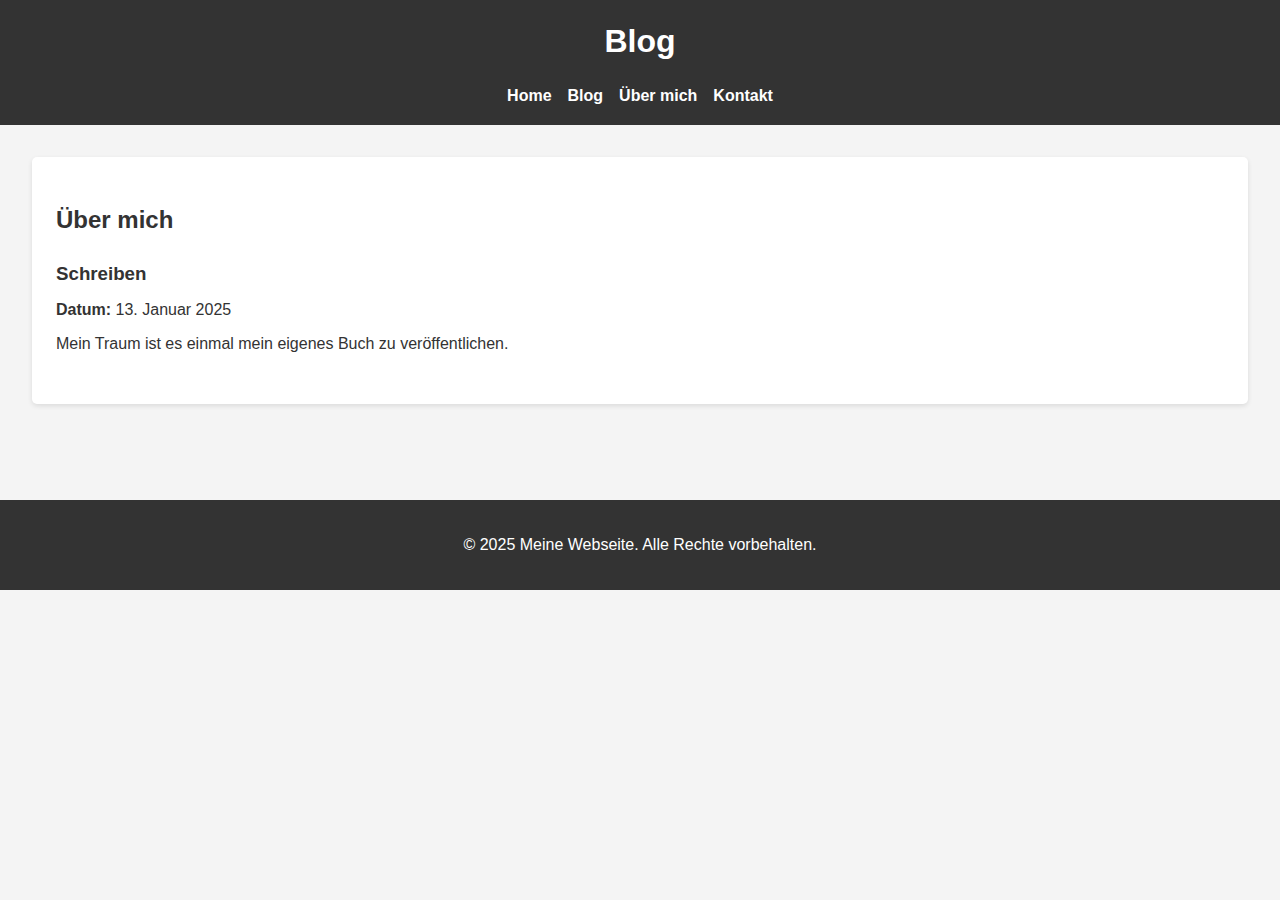
==== aboutme.html @ 1d828509 "Add files via upload" ====
<!DOCTYPE html>
<html lang="de">
<head>
    <meta charset="UTF-8">
    <meta name="viewport" content="width=device-width, initial-scale=1.0">
    <meta name="description" content="Über mich">
    <title>Blog - Meine Webseite</title>
    <link rel="stylesheet" href="styles.css">
</head>
<body>
    <header>
        <nav>
            <h1>Blog</h1>
            <ul>
                <li><a href="index.html">Home</a></li>
                <li><a href="blog.html" class="active">Blog</a></li>
                <li><a href="aboutme.html">Über mich</a></li>
                <li><a href="contact.html">Kontakt</a></li>
            </ul>
        </nav>
    </header>

    <main>
        <section id="blog">
            <h2>Über mich</h2>
            <article class="blog-post">
                <h3>Schreiben</h3>
                <p><strong>Datum:</strong> 13. Januar 2025</p>
                <p>Mein Traum ist es einmal mein eigenes Buch zu veröffentlichen.</p>
            </article>
        </section>
    </main>

    <footer>
        <p>&copy; 2025 Meine Webseite. Alle Rechte vorbehalten.</p>
    </footer>
</body>
</html>
---- styles.css ----
/* Allgemeine Stile */
body {
    font-family: Arial, sans-serif;
    line-height: 1.6;
    margin: 0;
    padding: 0;
    background-color: #f4f4f4;
    color: #333;
}

header {
    background: #333;
    color: #fff;
    padding: 1rem 0;
    text-align: center;
}

header h1 {
    margin: 0;
}

nav ul {
    list-style: none;
    padding: 0;
    display: flex;
    justify-content: center;
    gap: 1rem;
    margin: 1rem 0 0;
}

nav ul li a {
    color: #fff;
    text-decoration: none;
    font-weight: bold;
}

nav ul li a:hover {
    text-decoration: underline;
}

main {
    padding: 2rem;
}

section {
    margin-bottom: 2rem;
    background: #fff;
    padding: 1.5rem;
    border-radius: 5px;
    box-shadow: 0 2px 5px rgba(0, 0, 0, 0.1);
}

section#intro {
    text-align: center;
}

.blog-post {
    margin-bottom: 1.5rem;
}

.blog-post h3 {
    margin: 0;
    color: #333;
}

.blog-post p {
    margin: 0.5rem 0 0;
}

footer {
    text-align: center;
    padding: 1rem 0;
    background: #333;
    color: #fff;
    margin-top: 2rem;
}
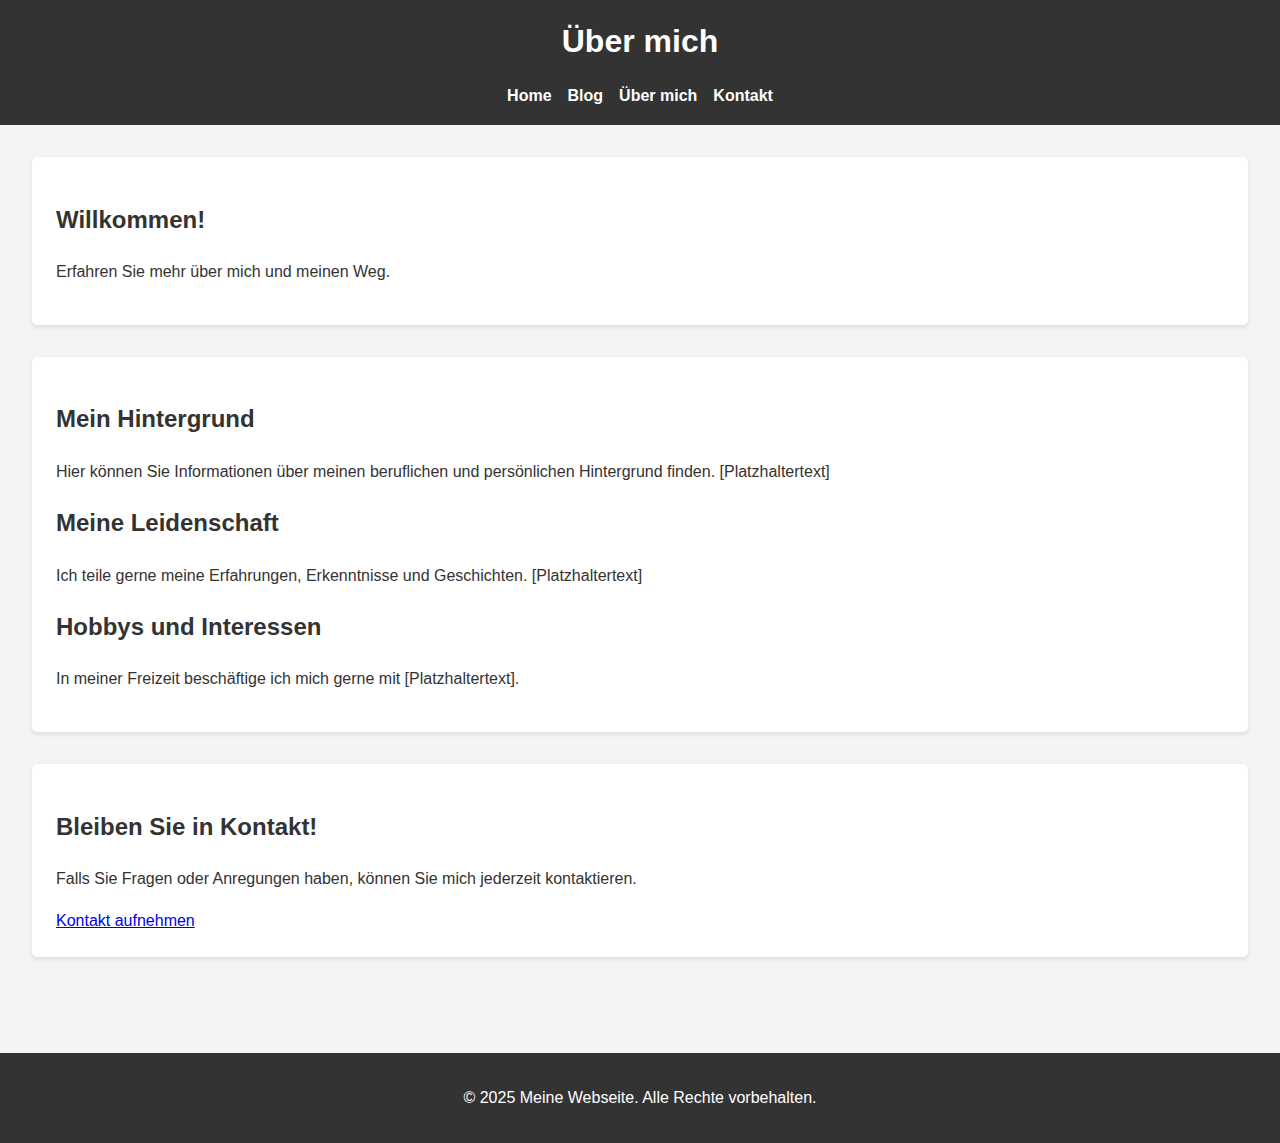
==== commit 86e4d33d: "Add files via upload" ====
--- a/aboutme.html
+++ b/aboutme.html
@@ -1,38 +1,51 @@
-<!DOCTYPE html>
-<html lang="de">
-<head>
-    <meta charset="UTF-8">
-    <meta name="viewport" content="width=device-width, initial-scale=1.0">
-    <meta name="description" content="Über mich">
-    <title>Blog - Meine Webseite</title>
-    <link rel="stylesheet" href="styles.css">
-</head>
-<body>
-    <header>
-        <nav>
-            <h1>Blog</h1>
-            <ul>
-                <li><a href="index.html">Home</a></li>
-                <li><a href="blog.html" class="active">Blog</a></li>
-                <li><a href="aboutme.html">Über mich</a></li>
-                <li><a href="contact.html">Kontakt</a></li>
-            </ul>
-        </nav>
-    </header>
-
-    <main>
-        <section id="blog">
-            <h2>Über mich</h2>
-            <article class="blog-post">
-                <h3>Schreiben</h3>
-                <p><strong>Datum:</strong> 13. Januar 2025</p>
-                <p>Mein Traum ist es einmal mein eigenes Buch zu veröffentlichen.</p>
-            </article>
-        </section>
-    </main>
-
-    <footer>
-        <p>&copy; 2025 Meine Webseite. Alle Rechte vorbehalten.</p>
-    </footer>
-</body>
-</html>+<!DOCTYPE html>
+<html lang="de">
+<head>
+    <meta charset="UTF-8">
+    <meta name="viewport" content="width=device-width, initial-scale=1.0">
+    <meta name="description" content="Über mich - Persönliche Webseite">
+    <title>Über mich</title>
+    <link rel="stylesheet" href="styles.css">
+</head>
+<body>
+    <header>
+        <nav>
+            <h1>Über mich</h1>
+            <ul>
+                <li><a href="index.html">Home</a></li>
+                <li><a href="blog.html">Blog</a></li>
+                <li><a href="aboutme.html" class="active">Über mich</a></li>
+                <li><a href="#contact">Kontakt</a></li>
+            </ul>
+        </nav>
+    </header>
+
+    <main>
+        <section id="about-header" class="intro-section">
+            <h2>Willkommen!</h2>
+            <p>Erfahren Sie mehr über mich und meinen Weg.</p>
+        </section>
+
+        <section id="about-content">
+            <h2>Mein Hintergrund</h2>
+            <p>Hier können Sie Informationen über meinen beruflichen und persönlichen Hintergrund finden. [Platzhaltertext]</p>
+
+            <h2>Meine Leidenschaft</h2>
+            <p>Ich teile gerne meine Erfahrungen, Erkenntnisse und Geschichten. [Platzhaltertext]</p>
+
+            <h2>Hobbys und Interessen</h2>
+            <p>In meiner Freizeit beschäftige ich mich gerne mit [Platzhaltertext].</p>
+        </section>
+
+        <section id="contact-cta" class="cta-section">
+            <h2>Bleiben Sie in Kontakt!</h2>
+            <p>Falls Sie Fragen oder Anregungen haben, können Sie mich jederzeit kontaktieren.</p>
+            <a href="#contact" class="cta-button">Kontakt aufnehmen</a>
+        </section>
+    </main>
+
+    <footer>
+        <p>&copy; 2025 Meine Webseite. Alle Rechte vorbehalten.</p>
+    </footer>
+</body>
+</html>
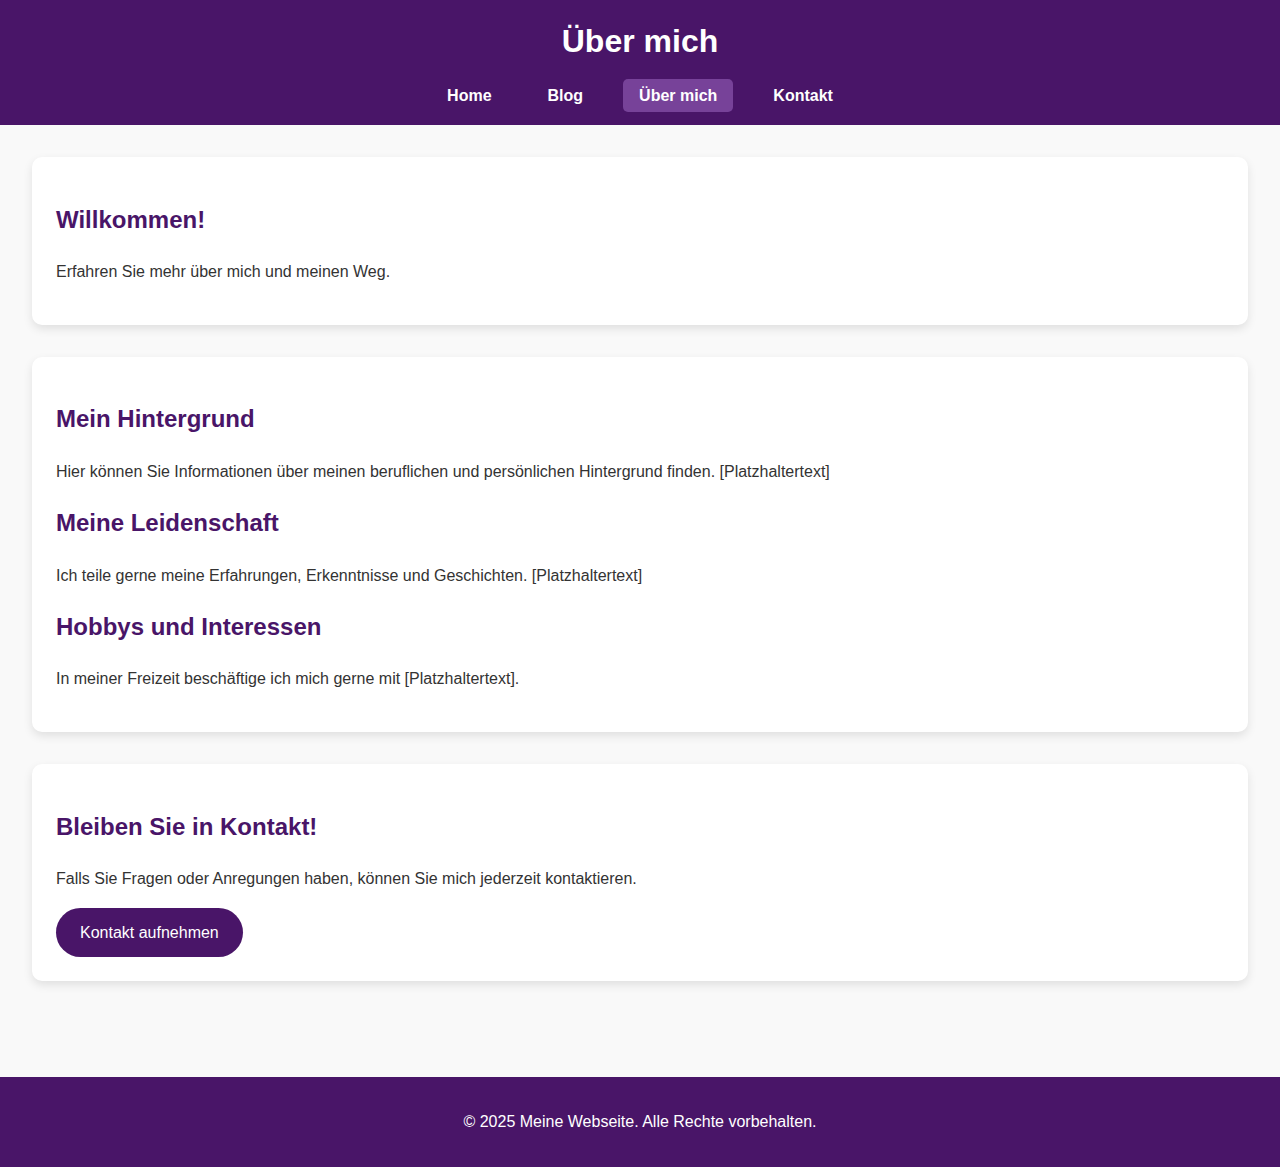
==== commit 7a412e8f: "Lets go back" ====
--- a/aboutme.html
+++ b/aboutme.html
@@ -15,7 +15,7 @@
                 <li><a href="index.html">Home</a></li>
                 <li><a href="blog.html">Blog</a></li>
                 <li><a href="aboutme.html" class="active">Über mich</a></li>
-                <li><a href="#contact">Kontakt</a></li>
+                <li><a href="contact.html">Kontakt</a></li>
             </ul>
         </nav>
     </header>
--- a/styles.css
+++ b/styles.css
@@ -4,12 +4,13 @@
     line-height: 1.6;
     margin: 0;
     padding: 0;
-    background-color: #f4f4f4;
+    background-color: #f9f9f9; /* Heller Hintergrund */
     color: #333;
 }
 
+/* Header */
 header {
-    background: #333;
+    background: #491568; /* Hauptfarbe */
     color: #fff;
     padding: 1rem 0;
     text-align: center;
@@ -24,7 +25,7 @@
     padding: 0;
     display: flex;
     justify-content: center;
-    gap: 1rem;
+    gap: 1.5rem;
     margin: 1rem 0 0;
 }
 
@@ -32,12 +33,16 @@
     color: #fff;
     text-decoration: none;
     font-weight: bold;
+    padding: 0.5rem 1rem;
+    border-radius: 5px;
+    transition: background-color 0.3s;
 }
 
-nav ul li a:hover {
-    text-decoration: underline;
+nav ul li a:hover, nav ul li a.active {
+    background-color: #774299; /* Leichter Farbton der Hauptfarbe */
 }
 
+/* Main Content */
 main {
     padding: 2rem;
 }
@@ -46,31 +51,64 @@
     margin-bottom: 2rem;
     background: #fff;
     padding: 1.5rem;
-    border-radius: 5px;
-    box-shadow: 0 2px 5px rgba(0, 0, 0, 0.1);
+    border-radius: 10px; /* Abgerundete Ecken */
+    box-shadow: 0 4px 10px rgba(0, 0, 0, 0.1);
 }
 
-section#intro {
-    text-align: center;
+section h2 {
+    color: #491568;
 }
 
+/* Blog Posts */
 .blog-post {
     margin-bottom: 1.5rem;
 }
 
 .blog-post h3 {
     margin: 0;
-    color: #333;
+    color: #491568;
 }
 
 .blog-post p {
     margin: 0.5rem 0 0;
 }
 
+/* Buttons and Links */
+.cta-button {
+    display: inline-block;
+    background-color: #491568;
+    color: #fff;
+    text-decoration: none;
+    padding: 0.75rem 1.5rem;
+    border-radius: 25px; /* Runde Buttons */
+    transition: background-color 0.3s;
+}
+
+.cta-button:hover {
+    background-color: #774299;
+}
+
+/* Footer */
 footer {
     text-align: center;
     padding: 1rem 0;
-    background: #333;
+    background: #491568;
     color: #fff;
     margin-top: 2rem;
 }
+
+/* Responsive Design */
+@media (max-width: 768px) {
+    nav ul {
+        flex-direction: column;
+        gap: 0.5rem;
+    }
+
+    main {
+        padding: 1rem;
+    }
+
+    section {
+        padding: 1rem;
+    }
+}
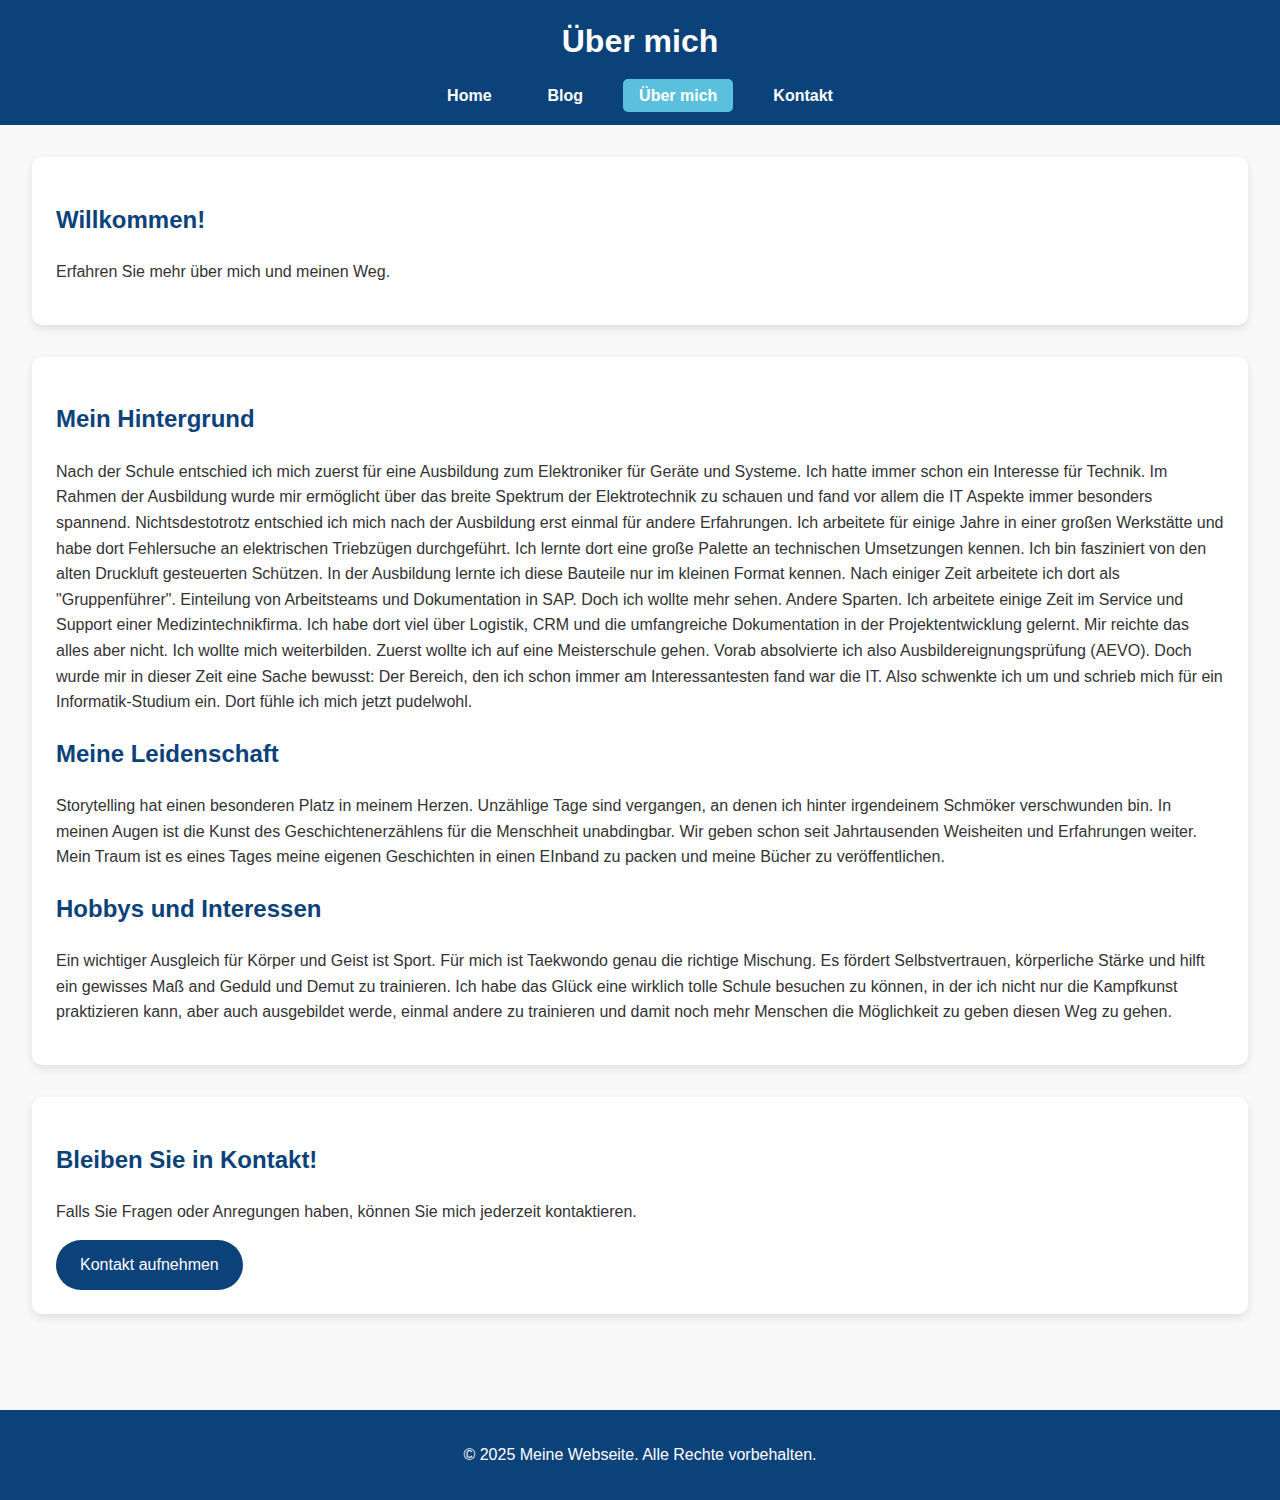
==== commit 6b3c3266: "Add files via upload" ====
--- a/aboutme.html
+++ b/aboutme.html
@@ -28,19 +28,33 @@
 
         <section id="about-content">
             <h2>Mein Hintergrund</h2>
-            <p>Hier können Sie Informationen über meinen beruflichen und persönlichen Hintergrund finden. [Platzhaltertext]</p>
+            <p>Nach der Schule entschied ich mich zuerst für eine Ausbildung zum Elektroniker für Geräte und Systeme. Ich hatte immer schon ein Interesse für Technik. Im Rahmen der Ausbildung wurde mir ermöglicht über das breite Spektrum der Elektrotechnik zu schauen und fand vor allem die IT Aspekte immer besonders spannend.
+                Nichtsdestotrotz entschied ich mich nach der Ausbildung erst einmal für andere Erfahrungen. Ich arbeitete für einige Jahre in einer großen Werkstätte und habe dort Fehlersuche an elektrischen Triebzügen durchgeführt. Ich lernte dort eine große Palette an technischen Umsetzungen kennen.
+                Ich bin fasziniert von den alten Druckluft gesteuerten Schützen. In der Ausbildung lernte ich diese Bauteile nur im kleinen Format kennen.
+
+                Nach einiger Zeit arbeitete ich dort als "Gruppenführer". Einteilung von Arbeitsteams und Dokumentation in SAP.
+                Doch ich wollte mehr sehen. Andere Sparten. Ich arbeitete einige Zeit im Service und Support einer Medizintechnikfirma. Ich habe dort viel über Logistik, CRM und die umfangreiche Dokumentation in der Projektentwicklung gelernt.
+                Mir reichte das alles aber nicht. Ich wollte mich weiterbilden. Zuerst wollte ich auf eine Meisterschule gehen. Vorab absolvierte ich also Ausbildereignungsprüfung (AEVO). Doch wurde mir in dieser Zeit eine Sache bewusst: Der Bereich, den ich schon immer am Interessantesten fand war
+                die IT. Also schwenkte ich um und schrieb mich für ein Informatik-Studium ein. Dort fühle ich mich jetzt pudelwohl.
+            </p>
 
             <h2>Meine Leidenschaft</h2>
-            <p>Ich teile gerne meine Erfahrungen, Erkenntnisse und Geschichten. [Platzhaltertext]</p>
+            <p>Storytelling hat einen besonderen Platz in meinem Herzen. Unzählige Tage sind vergangen, an denen ich hinter irgendeinem Schmöker verschwunden bin. In meinen Augen ist die Kunst des
+                Geschichtenerzählens für die Menschheit unabdingbar. Wir geben schon seit Jahrtausenden Weisheiten und Erfahrungen weiter.
+                Mein Traum ist es eines Tages meine eigenen Geschichten in einen EInband zu packen und meine Bücher zu veröffentlichen.
+            </p>
 
             <h2>Hobbys und Interessen</h2>
-            <p>In meiner Freizeit beschäftige ich mich gerne mit [Platzhaltertext].</p>
+            <p>Ein wichtiger Ausgleich für Körper und Geist ist Sport. Für mich ist Taekwondo genau die richtige Mischung. Es fördert Selbstvertrauen, körperliche Stärke und hilft ein gewisses Maß and Geduld und Demut zu trainieren.
+                Ich habe das Glück eine wirklich tolle Schule besuchen zu können, in der ich nicht nur die Kampfkunst praktizieren kann, aber auch ausgebildet werde, einmal andere zu trainieren und damit noch mehr Menschen
+                die Möglichkeit zu geben diesen Weg zu gehen.
+            </p>
         </section>
 
         <section id="contact-cta" class="cta-section">
             <h2>Bleiben Sie in Kontakt!</h2>
             <p>Falls Sie Fragen oder Anregungen haben, können Sie mich jederzeit kontaktieren.</p>
-            <a href="#contact" class="cta-button">Kontakt aufnehmen</a>
+            <a href="contact.html" class="cta-button">Kontakt aufnehmen</a>
         </section>
     </main>
 
--- a/styles.css
+++ b/styles.css
@@ -10,7 +10,7 @@
 
 /* Header */
 header {
-    background: #491568; /* Hauptfarbe */
+    background: #0c427a; /* Hauptfarbe */
     color: #fff;
     padding: 1rem 0;
     text-align: center;
@@ -39,7 +39,7 @@
 }
 
 nav ul li a:hover, nav ul li a.active {
-    background-color: #774299; /* Leichter Farbton der Hauptfarbe */
+    background-color: #5bc0de /* Leichter Farbton der Hauptfarbe */
 }
 
 /* Main Content */
@@ -56,7 +56,7 @@
 }
 
 section h2 {
-    color: #491568;
+    color: #0c427a;
 }
 
 /* Blog Posts */
@@ -66,7 +66,7 @@
 
 .blog-post h3 {
     margin: 0;
-    color: #491568;
+    color: #0c427a;
 }
 
 .blog-post p {
@@ -76,7 +76,7 @@
 /* Buttons and Links */
 .cta-button {
     display: inline-block;
-    background-color: #491568;
+    background-color: #0c427a;
     color: #fff;
     text-decoration: none;
     padding: 0.75rem 1.5rem;
@@ -85,14 +85,14 @@
 }
 
 .cta-button:hover {
-    background-color: #774299;
+    background-color: #5bc0de;
 }
 
 /* Footer */
 footer {
     text-align: center;
     padding: 1rem 0;
-    background: #491568;
+    background: #0c427a;
     color: #fff;
     margin-top: 2rem;
 }
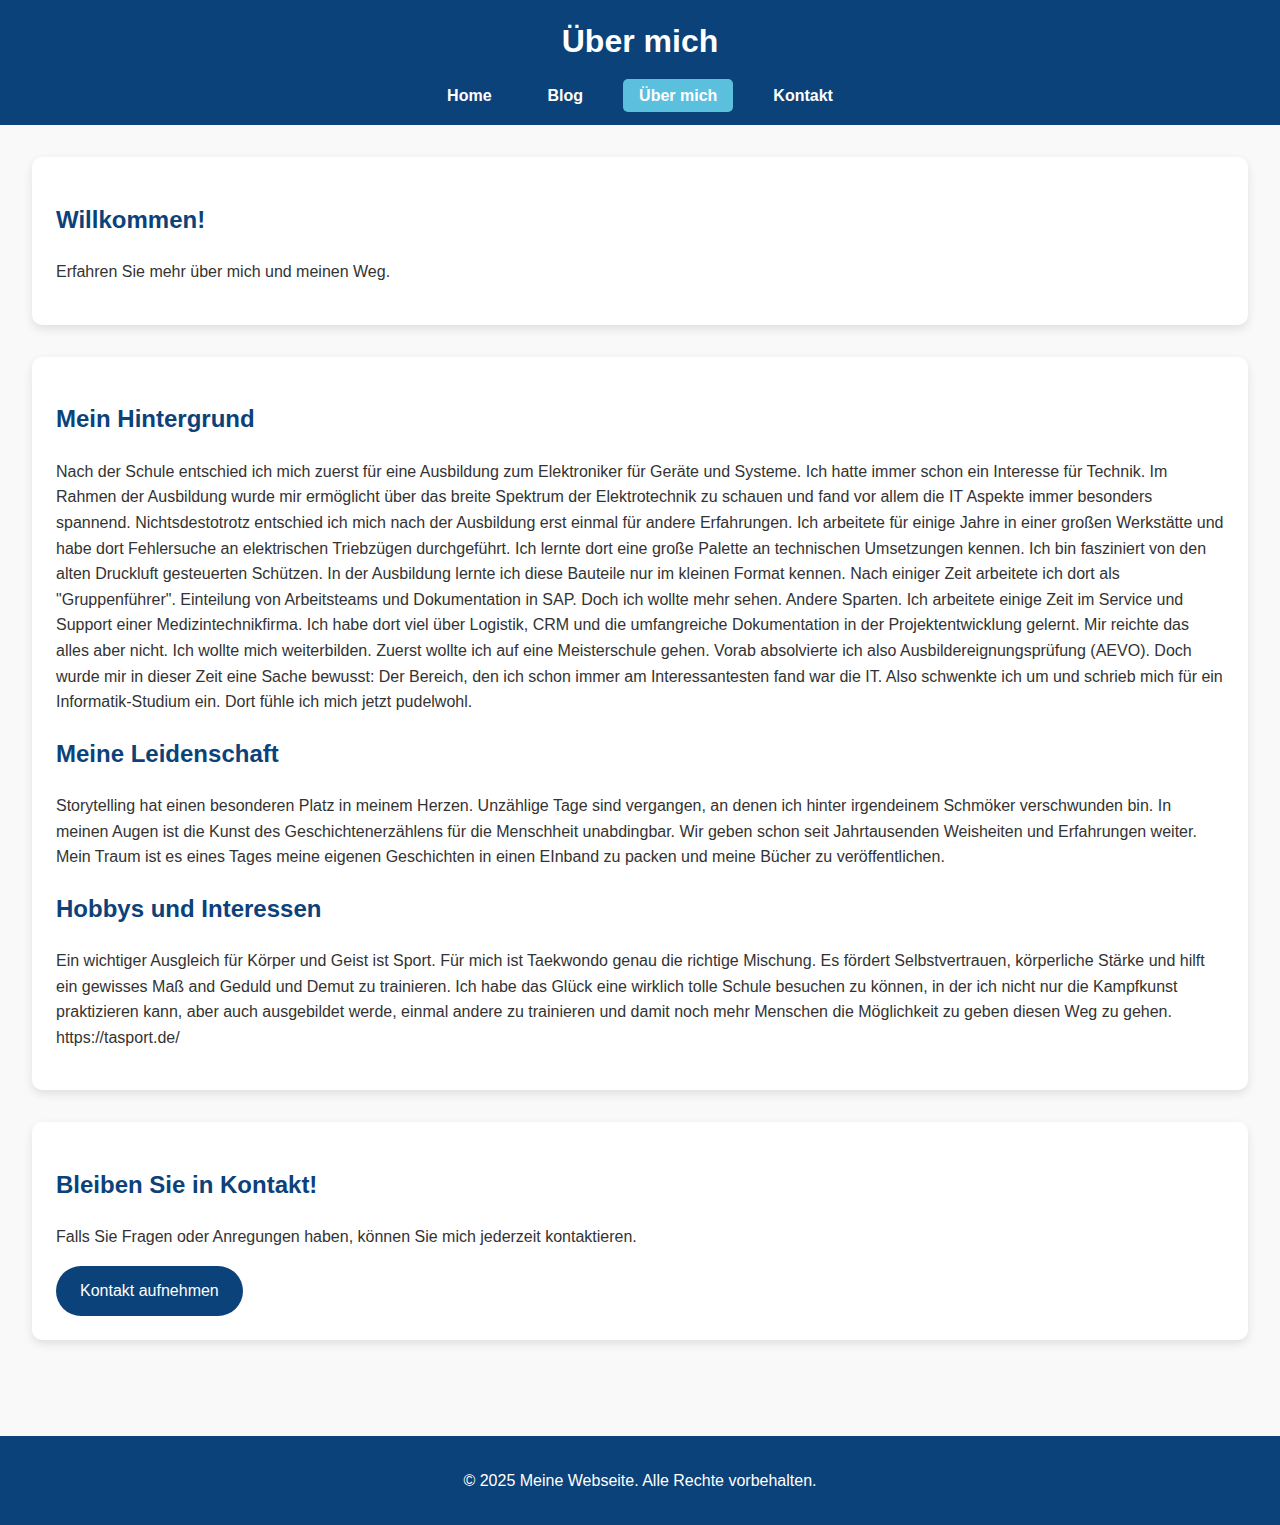
==== commit 29ef29d8: "Content" ====
--- a/aboutme.html
+++ b/aboutme.html
@@ -48,6 +48,7 @@
             <p>Ein wichtiger Ausgleich für Körper und Geist ist Sport. Für mich ist Taekwondo genau die richtige Mischung. Es fördert Selbstvertrauen, körperliche Stärke und hilft ein gewisses Maß and Geduld und Demut zu trainieren.
                 Ich habe das Glück eine wirklich tolle Schule besuchen zu können, in der ich nicht nur die Kampfkunst praktizieren kann, aber auch ausgebildet werde, einmal andere zu trainieren und damit noch mehr Menschen
                 die Möglichkeit zu geben diesen Weg zu gehen.
+                https://tasport.de/
             </p>
         </section>
 
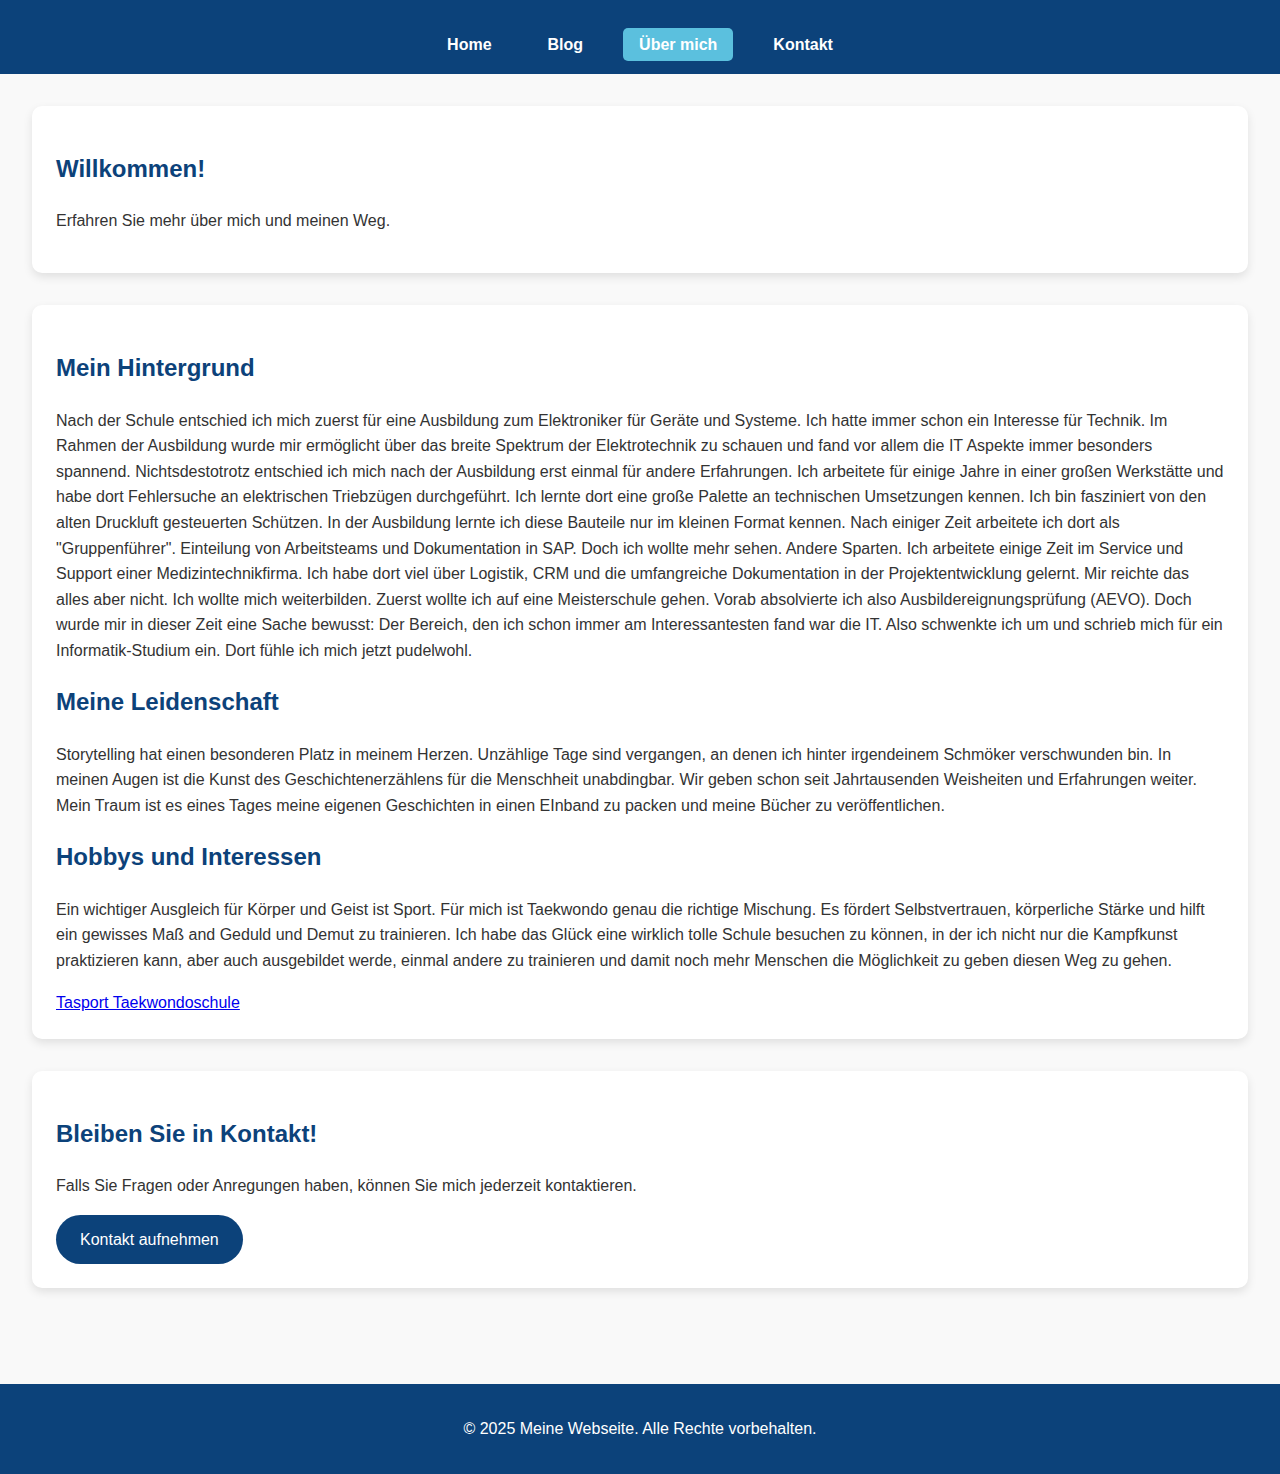
==== commit 41f1a6c6: "Entfernung eines headers und Inhaltsupdate" ====
--- a/aboutme.html
+++ b/aboutme.html
@@ -10,7 +10,6 @@
 <body>
     <header>
         <nav>
-            <h1>Über mich</h1>
             <ul>
                 <li><a href="index.html">Home</a></li>
                 <li><a href="blog.html">Blog</a></li>
@@ -48,8 +47,9 @@
             <p>Ein wichtiger Ausgleich für Körper und Geist ist Sport. Für mich ist Taekwondo genau die richtige Mischung. Es fördert Selbstvertrauen, körperliche Stärke und hilft ein gewisses Maß and Geduld und Demut zu trainieren.
                 Ich habe das Glück eine wirklich tolle Schule besuchen zu können, in der ich nicht nur die Kampfkunst praktizieren kann, aber auch ausgebildet werde, einmal andere zu trainieren und damit noch mehr Menschen
                 die Möglichkeit zu geben diesen Weg zu gehen.
-                https://tasport.de/
             </p>
+            <a href="https://tasport.de/">Tasport Taekwondoschule</a>
+            </section>
         </section>
 
         <section id="contact-cta" class="cta-section">
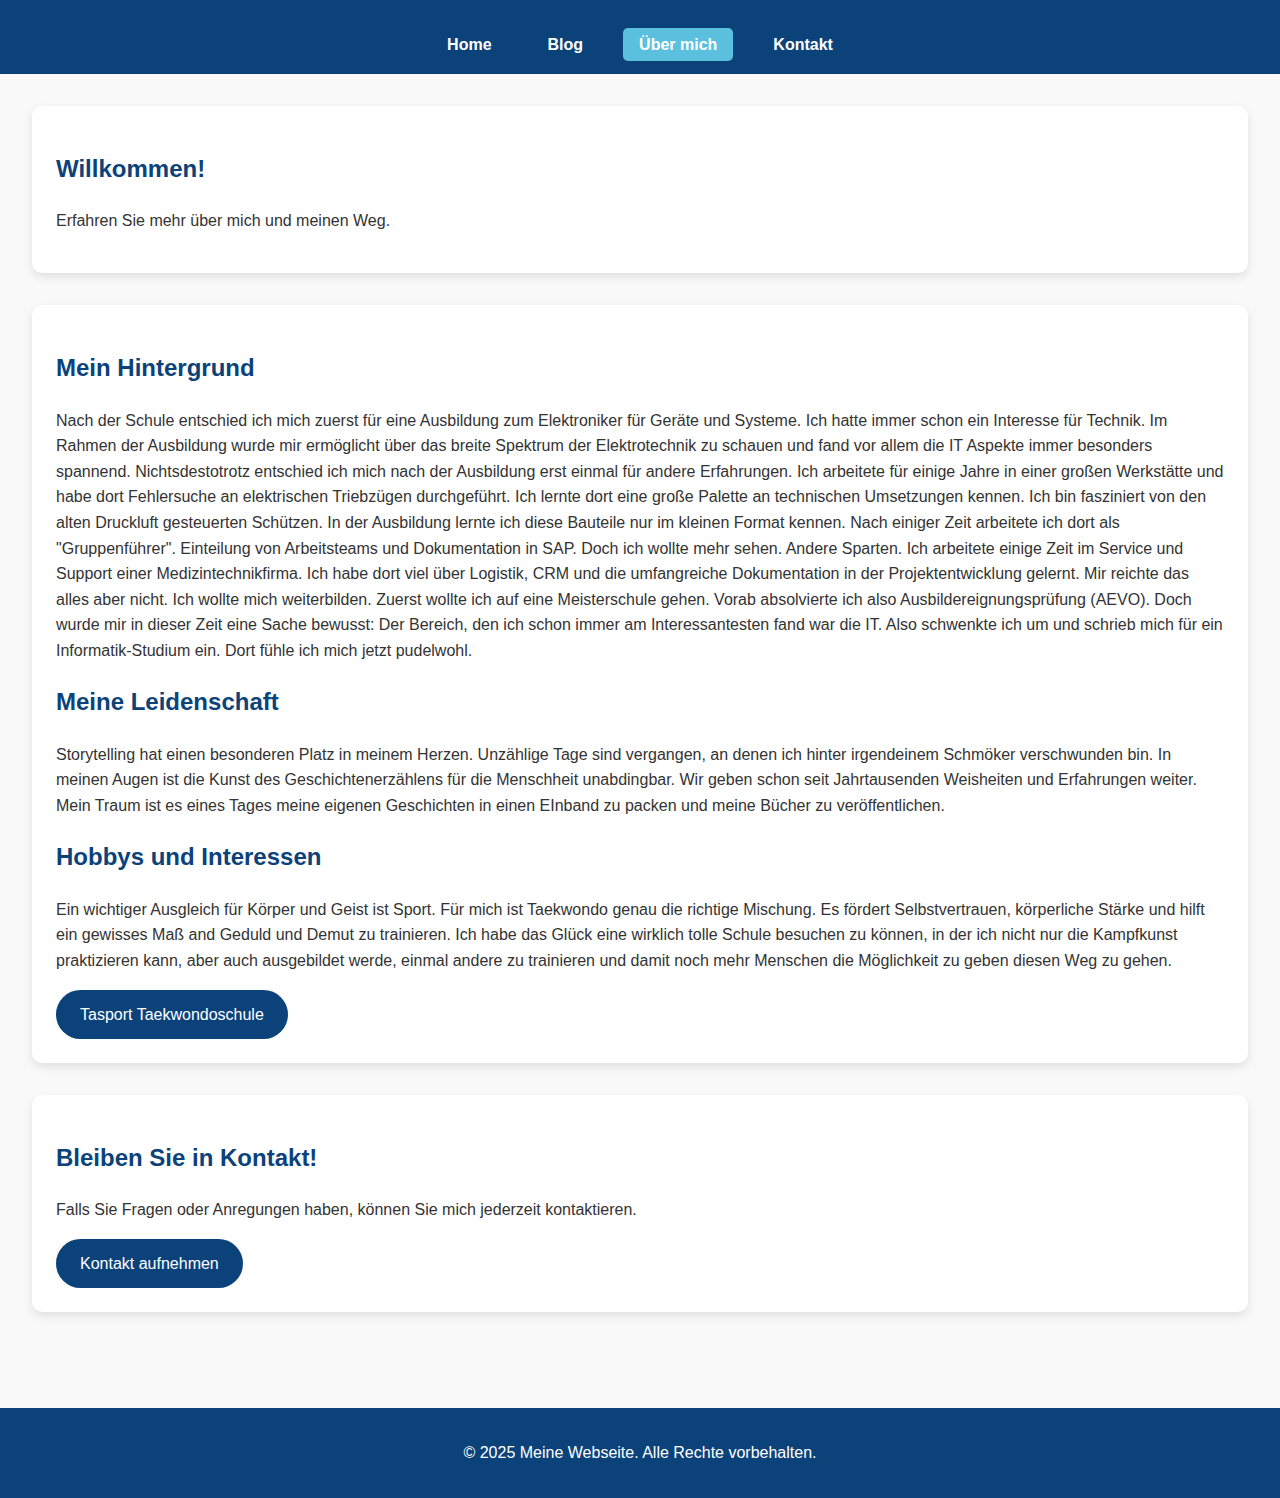
==== commit 4f3ae02e: "css einbindung für die Links" ====
--- a/aboutme.html
+++ b/aboutme.html
@@ -48,7 +48,7 @@
                 Ich habe das Glück eine wirklich tolle Schule besuchen zu können, in der ich nicht nur die Kampfkunst praktizieren kann, aber auch ausgebildet werde, einmal andere zu trainieren und damit noch mehr Menschen
                 die Möglichkeit zu geben diesen Weg zu gehen.
             </p>
-            <a href="https://tasport.de/">Tasport Taekwondoschule</a>
+            <a href="https://tasport.de/" class="cta-button">Tasport Taekwondoschule</a>
             </section>
         </section>
 
